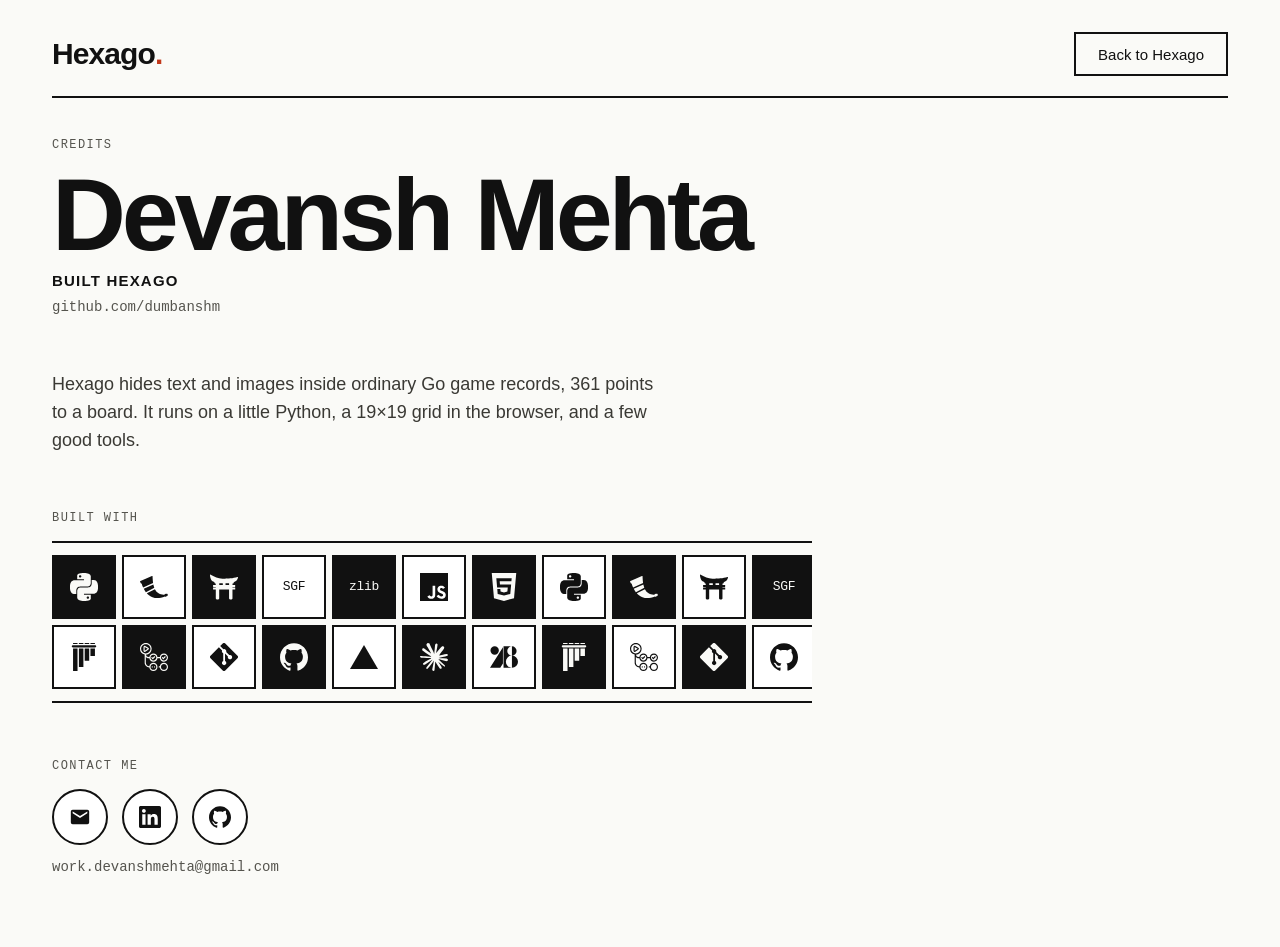
==== templates/credits.html @ a3406c22 "Add a credits page A /credits page credits the author, shows the stack as a scrolling wall of black " ====
<!DOCTYPE html>
<html lang="en">
<head>
    <meta charset="UTF-8">
    <meta name="viewport" content="width=device-width, initial-scale=1.0">
    <title>Credits · Hexago</title>
    <link rel="stylesheet" href="/fonts/fonts.css">
    <style>
        /* Same tokens as index.html */
        :root {
            --ink: #111111;
            --paper: #FAFAF7;
            --board: #FFFFFF;
            --muted: #55544E;
            --soft: #3A3934;
            --accent: #C2381A;
            --sans: 'Schibsted Grotesk', 'Helvetica Neue', Helvetica, Arial, sans-serif;
            --mono: 'IBM Plex Mono', ui-monospace, Menlo, monospace;
        }
        * { box-sizing: border-box; }
        body { margin: 0; background: var(--paper); color: var(--ink); font-family: var(--sans); }
        a { color: inherit; }
        a:focus-visible { outline: 3px solid var(--accent); outline-offset: 3px; }

        .page {
            max-width: 1240px;
            margin: 0 auto;
            padding: 32px 32px 72px;
            display: flex;
            flex-direction: column;
            gap: 40px;
        }

        header {
            display: flex;
            justify-content: space-between;
            align-items: center;
            gap: 20px;
            flex-wrap: wrap;
            border-bottom: 2px solid var(--ink);
            padding-bottom: 20px;
        }
        .wordmark { font-weight: 900; font-size: 30px; letter-spacing: -0.03em; text-decoration: none; }
        .wordmark span { color: var(--accent); }
        .back {
            min-height: 44px;
            padding: 0 22px;
            border: 2px solid var(--ink);
            display: inline-flex;
            align-items: center;
            font-size: 15px;
            font-weight: 500;
            text-decoration: none;
        }
        .back:hover { background: var(--ink); color: var(--paper); }

        main { display: flex; flex-direction: column; gap: 56px; max-width: 760px; }

        .label {
            margin: 0 0 16px;
            font: 500 12px var(--mono);
            text-transform: uppercase;
            letter-spacing: 0.12em;
            color: var(--muted);
        }

        /* Creator */
        .creator { text-decoration: none; display: inline-flex; flex-direction: column; gap: 10px; }
        .creator h1 {
            margin: 0;
            font-weight: 900;
            font-size: clamp(48px, 8vw, 104px);
            line-height: 0.92;
            letter-spacing: -0.04em;
            text-wrap: balance;
        }
        .creator h1 span { text-decoration: underline transparent; text-decoration-thickness: 6px; text-underline-offset: 10px; transition: text-decoration-color 0.15s; }
        .creator:hover h1 span { text-decoration-color: var(--ink); }
        .role { font-size: 15px; font-weight: 700; text-transform: uppercase; letter-spacing: 0.08em; }
        .handle { font: 400 14px var(--mono); color: var(--muted); }

        .blurb { margin: 0; max-width: 34em; font-size: 18px; line-height: 1.55; color: var(--soft); }

        /* Tech wall: two rows drifting in opposite directions, tiles alternating black and white like stones. */
        .tw-wall { display: flex; flex-direction: column; gap: 6px; border-block: 2px solid var(--ink); padding-block: 12px; }
        .tw-mask { overflow: hidden; }
        .tw-track { list-style: none; margin: 0; padding: 0; display: flex; width: max-content; }
        .tw-right { animation: tw-right 34s linear infinite; }
        .tw-left { animation: tw-left 38s linear infinite; }
        .tw-wall:hover .tw-track { animation-play-state: paused; }
        @keyframes tw-left { from { transform: translateX(0); } to { transform: translateX(-50%); } }
        @keyframes tw-right { from { transform: translateX(-50%); } to { transform: translateX(0); } }

        .tile {
            width: 64px;
            height: 64px;
            margin-right: 6px;
            flex: none;
            display: flex;
            align-items: center;
            justify-content: center;
            border: 2px solid var(--ink);
        }
        .tile.b { background: var(--ink); color: var(--paper); }
        .tile.w { background: var(--board); color: var(--ink); }
        .tile svg { width: 28px; height: 28px; fill: currentColor; }
        .tw-word { font: 500 13px var(--mono); letter-spacing: -0.02em; }

        /* Contact: white stones that turn black on hover */
        .contact { display: flex; gap: 14px; flex-wrap: wrap; list-style: none; margin: 0; padding: 0; }
        .contact a {
            width: 56px;
            height: 56px;
            border-radius: 50%;
            border: 2px solid var(--ink);
            background: var(--board);
            color: var(--ink);
            display: flex;
            align-items: center;
            justify-content: center;
            transition: background-color 0.12s, color 0.12s;
        }
        .contact a:hover { background: var(--ink); color: var(--paper); }
        .contact svg { width: 22px; height: 22px; fill: currentColor; }
        .email { margin: 14px 0 0; font: 400 14px var(--mono); color: var(--muted); user-select: all; }

        @media (prefers-reduced-motion: reduce) {
            .tw-track { animation: none; }
        }
        @media (max-width: 600px) {
            .page { padding: 20px 16px 56px; gap: 28px; }
            main { gap: 44px; }
            .tile { width: 56px; height: 56px; }
        }
    </style>
</head>
<body>
    <div class="page">
        <header>
            <a class="wordmark" href="/">Hexago<span>.</span></a>
            <a class="back" href="/">Back to Hexago</a>
        </header>

        <main>
            <section>
                <p class="label">Credits</p>
                <a class="creator" href="https://github.com/dumbanshm" target="_blank" rel="noopener noreferrer">
                    <h1><span>Devansh Mehta</span></h1>
                    <span class="role">Built Hexago</span>
                    <span class="handle">github.com/dumbanshm</span>
                </a>
            </section>

            <p class="blurb">Hexago hides text and images inside ordinary Go game records, 361 points to a board. It runs on a little Python, a 19×19 grid in the browser, and a few good tools.</p>

            <section aria-label="Built with">
                <p class="label">Built with</p>
                <div class="tw-wall"><div class="tw-mask"><ul class="tw-track tw-right"><li class="tile b"><svg viewBox="0 0 24 24" role="img" aria-label="Python"><path d="M14.25.18l.9.2.73.26.59.3.45.32.34.34.25.34.16.33.1.3.04.26.02.2-.01.13V8.5l-.05.63-.13.55-.21.46-.26.38-.3.31-.33.25-.35.19-.35.14-.33.1-.3.07-.26.04-.21.02H8.77l-.69.05-.59.14-.5.22-.41.27-.33.32-.27.35-.2.36-.15.37-.1.35-.07.32-.04.27-.02.21v3.06H3.17l-.21-.03-.28-.07-.32-.12-.35-.18-.36-.26-.36-.36-.35-.46-.32-.59-.28-.73-.21-.88-.14-1.05-.05-1.23.06-1.22.16-1.04.24-.87.32-.71.36-.57.4-.44.42-.33.42-.24.4-.16.36-.1.32-.05.24-.01h.16l.06.01h8.16v-.83H6.18l-.01-2.75-.02-.37.05-.34.11-.31.17-.28.25-.26.31-.23.38-.2.44-.18.51-.15.58-.12.64-.1.71-.06.77-.04.84-.02 1.27.05zm-6.3 1.98l-.23.33-.08.41.08.41.23.34.33.22.41.09.41-.09.33-.22.23-.34.08-.41-.08-.41-.23-.33-.33-.22-.41-.09-.41.09zm13.09 3.95l.28.06.32.12.35.18.36.27.36.35.35.47.32.59.28.73.21.88.14 1.04.05 1.23-.06 1.23-.16 1.04-.24.86-.32.71-.36.57-.4.45-.42.33-.42.24-.4.16-.36.09-.32.05-.24.02-.16-.01h-8.22v.82h5.84l.01 2.76.02.36-.05.34-.11.31-.17.29-.25.25-.31.24-.38.2-.44.17-.51.15-.58.13-.64.09-.71.07-.77.04-.84.01-1.27-.04-1.07-.14-.9-.2-.73-.25-.59-.3-.45-.33-.34-.34-.25-.34-.16-.33-.1-.3-.04-.25-.02-.2.01-.13v-5.34l.05-.64.13-.54.21-.46.26-.38.3-.32.33-.24.35-.2.35-.14.33-.1.3-.06.26-.04.21-.02.13-.01h5.84l.69-.05.59-.14.5-.21.41-.28.33-.32.27-.35.2-.36.15-.36.1-.35.07-.32.04-.28.02-.21V6.07h2.09l.14.01zm-6.47 14.25l-.23.33-.08.41.08.41.23.33.33.23.41.08.41-.08.33-.23.23-.33.08-.41-.08-.41-.23-.33-.33-.23-.41-.08-.41.08z"/></svg></li><li class="tile w"><svg viewBox="0 0 24 24" role="img" aria-label="Flask"><path d="M10.773 2.878c-.013 1.434.322 4.624.445 5.734l-8.558 3.83c-.56-.959-.98-2.304-1.237-3.38l-.06.027c-.205.09-.406.053-.494-.088l-.011-.018-.82-1.506c-.058-.105-.05-.252.024-.392a.78.78 0 0 1 .358-.331l9.824-4.207c.146-.064.299-.063.4.004.106.062.127.128.13.327Zm.68 7c.523 1.97.675 2.412.832 2.818l-7.263 3.7a19.35 19.35 0 0 1-1.81-2.83l8.24-3.689Zm12.432 8.786h.003c.283.402-.047.657-.153.698l-.947.37c.037.125.035.319-.217.414l-.736.287c-.229.09-.398-.059-.42-.2l-.025-.125c-4.427 1.784-7.94 1.685-10.696.647-1.981-.745-3.576-1.983-4.846-3.379l6.948-3.54c.721 1.431 1.586 2.454 2.509 3.178 2.086 1.638 4.415 1.712 5.793 1.563l-.047-.233c-.015-.077.007-.135.086-.165l.734-.288a.302.302 0 0 1 .342.086l.748-.288a.306.306 0 0 1 .341.086l.583.89Z"/></svg></li><li class="tile b"><svg viewBox="0 0 24 24" role="img" aria-label="Jinja"><path d="M23.613 3.494h-.087C19.268 4.91 13.69 4.91 12.14 4.885l-1.434-.025C6.476 4.705 4.318 3.082.538 1.394c-.261-.116-.565.077-.536.348.029.927.275 4.818 3.186 5.836.102.04.218.077.32.103.144.026.202.142.231.22l.246.76c.044.18.174.334.32.334h.245c.217 0 .391.155.406.348v.735c0 .077-.073.141-.16.141H2.928c-.174 0-.319.13-.319.284v1.147c0 .154.145.283.32.283h1.867c.087 0 .16.064.16.142v.31c0 .076-.073.141-.16.141H2.928c-.174.012-.305.128-.305.283v1.148c0 .129.116.27.247.27h1.94c.088 0 .16.065.16.142v7.537c0 .387.362.709.797.709h1.318c.434 0 .797-.322.797-.71V14.37c0-.077.072-.142.16-.142l8.14-.013c.087 0 .16.065.16.142v7.576c0 .386.362.709.797.709h1.318c.434 0 .796-.323.796-.71v-7.588c0-.077.073-.141.16-.141 0 0 2.028-.013 2.057-.026a.29.29 0 0 0 .144-.245v-1.135c0-.155-.144-.283-.333-.283h-2.013V12.5h-.015v-.425c0-.078.073-.142.16-.142h1.868c.174 0 .319-.129.319-.283v-1.147c0-.155-.145-.284-.32-.284h-1.867c-.087 0-.16-.064-.16-.14v-.736c0-.18.174-.348.406-.348h.246c.174 0 .275-.167.319-.335l.246-.76c.03-.103.13-.193.246-.232 1.869-.412 2.637-1.636 3.274-3.556V4.1c.072-.49-.26-.58-.377-.605zM16.37 8.97v1.12c0 .155-.102.271-.232.271h-2.607c-.13 0-.232-.116-.232-.27v-1.12c0-.143.1-.272.232-.272h2.607a.28.28 0 0 1 .232.27zm-5.375 0v1.12c0 .142-.102.271-.232.271H8.157c-.13 0-.232-.116-.232-.27v-1.12c0-.143.101-.272.232-.272h2.607a.28.28 0 0 1 .232.27z"/></svg></li><li class="tile w"><span class="tw-word" role="img" aria-label="SGF, the Go game record format">SGF</span></li><li class="tile b"><span class="tw-word" role="img" aria-label="zlib">zlib</span></li><li class="tile w"><svg viewBox="0 0 24 24" role="img" aria-label="JavaScript"><path d="M0 0h24v24H0V0zm22.034 18.276c-.175-1.095-.888-2.015-3.003-2.873-.736-.345-1.554-.585-1.797-1.14-.091-.33-.105-.51-.046-.705.15-.646.915-.84 1.515-.66.39.12.75.42.976.9 1.034-.676 1.034-.676 1.755-1.125-.27-.42-.404-.601-.586-.78-.63-.705-1.469-1.065-2.834-1.034l-.705.089c-.676.165-1.32.525-1.71 1.005-1.14 1.291-.811 3.541.569 4.471 1.365 1.02 3.361 1.244 3.616 2.205.24 1.17-.87 1.545-1.966 1.41-.811-.18-1.26-.586-1.755-1.336l-1.83 1.051c.21.48.45.689.81 1.109 1.74 1.756 6.09 1.666 6.871-1.004.029-.09.24-.705.074-1.65l.046.067zm-8.983-7.245h-2.248c0 1.938-.009 3.864-.009 5.805 0 1.232.063 2.363-.138 2.711-.33.689-1.18.601-1.566.48-.396-.196-.597-.466-.83-.855-.063-.105-.11-.196-.127-.196l-1.825 1.125c.305.63.75 1.172 1.324 1.517.855.51 2.004.675 3.207.405.783-.226 1.458-.691 1.811-1.411.51-.93.402-2.07.397-3.346.012-2.054 0-4.109 0-6.179l.004-.056z"/></svg></li><li class="tile b"><svg viewBox="0 0 24 24" role="img" aria-label="HTML"><path d="M1.5 0h21l-1.91 21.563L11.977 24l-8.564-2.438L1.5 0zm7.031 9.75l-.232-2.718 10.059.003.23-2.622L5.412 4.41l.698 8.01h9.126l-.326 3.426-2.91.804-2.955-.81-.188-2.11H6.248l.33 4.171L12 19.351l5.379-1.443.744-8.157H8.531z"/></svg></li><li class="tile w" aria-hidden="true"><svg viewBox="0 0 24 24" role="img" aria-label="Python"><path d="M14.25.18l.9.2.73.26.59.3.45.32.34.34.25.34.16.33.1.3.04.26.02.2-.01.13V8.5l-.05.63-.13.55-.21.46-.26.38-.3.31-.33.25-.35.19-.35.14-.33.1-.3.07-.26.04-.21.02H8.77l-.69.05-.59.14-.5.22-.41.27-.33.32-.27.35-.2.36-.15.37-.1.35-.07.32-.04.27-.02.21v3.06H3.17l-.21-.03-.28-.07-.32-.12-.35-.18-.36-.26-.36-.36-.35-.46-.32-.59-.28-.73-.21-.88-.14-1.05-.05-1.23.06-1.22.16-1.04.24-.87.32-.71.36-.57.4-.44.42-.33.42-.24.4-.16.36-.1.32-.05.24-.01h.16l.06.01h8.16v-.83H6.18l-.01-2.75-.02-.37.05-.34.11-.31.17-.28.25-.26.31-.23.38-.2.44-.18.51-.15.58-.12.64-.1.71-.06.77-.04.84-.02 1.27.05zm-6.3 1.98l-.23.33-.08.41.08.41.23.34.33.22.41.09.41-.09.33-.22.23-.34.08-.41-.08-.41-.23-.33-.33-.22-.41-.09-.41.09zm13.09 3.95l.28.06.32.12.35.18.36.27.36.35.35.47.32.59.28.73.21.88.14 1.04.05 1.23-.06 1.23-.16 1.04-.24.86-.32.71-.36.57-.4.45-.42.33-.42.24-.4.16-.36.09-.32.05-.24.02-.16-.01h-8.22v.82h5.84l.01 2.76.02.36-.05.34-.11.31-.17.29-.25.25-.31.24-.38.2-.44.17-.51.15-.58.13-.64.09-.71.07-.77.04-.84.01-1.27-.04-1.07-.14-.9-.2-.73-.25-.59-.3-.45-.33-.34-.34-.25-.34-.16-.33-.1-.3-.04-.25-.02-.2.01-.13v-5.34l.05-.64.13-.54.21-.46.26-.38.3-.32.33-.24.35-.2.35-.14.33-.1.3-.06.26-.04.21-.02.13-.01h5.84l.69-.05.59-.14.5-.21.41-.28.33-.32.27-.35.2-.36.15-.36.1-.35.07-.32.04-.28.02-.21V6.07h2.09l.14.01zm-6.47 14.25l-.23.33-.08.41.08.41.23.33.33.23.41.08.41-.08.33-.23.23-.33.08-.41-.08-.41-.23-.33-.33-.23-.41-.08-.41.08z"/></svg></li><li class="tile b" aria-hidden="true"><svg viewBox="0 0 24 24" role="img" aria-label="Flask"><path d="M10.773 2.878c-.013 1.434.322 4.624.445 5.734l-8.558 3.83c-.56-.959-.98-2.304-1.237-3.38l-.06.027c-.205.09-.406.053-.494-.088l-.011-.018-.82-1.506c-.058-.105-.05-.252.024-.392a.78.78 0 0 1 .358-.331l9.824-4.207c.146-.064.299-.063.4.004.106.062.127.128.13.327Zm.68 7c.523 1.97.675 2.412.832 2.818l-7.263 3.7a19.35 19.35 0 0 1-1.81-2.83l8.24-3.689Zm12.432 8.786h.003c.283.402-.047.657-.153.698l-.947.37c.037.125.035.319-.217.414l-.736.287c-.229.09-.398-.059-.42-.2l-.025-.125c-4.427 1.784-7.94 1.685-10.696.647-1.981-.745-3.576-1.983-4.846-3.379l6.948-3.54c.721 1.431 1.586 2.454 2.509 3.178 2.086 1.638 4.415 1.712 5.793 1.563l-.047-.233c-.015-.077.007-.135.086-.165l.734-.288a.302.302 0 0 1 .342.086l.748-.288a.306.306 0 0 1 .341.086l.583.89Z"/></svg></li><li class="tile w" aria-hidden="true"><svg viewBox="0 0 24 24" role="img" aria-label="Jinja"><path d="M23.613 3.494h-.087C19.268 4.91 13.69 4.91 12.14 4.885l-1.434-.025C6.476 4.705 4.318 3.082.538 1.394c-.261-.116-.565.077-.536.348.029.927.275 4.818 3.186 5.836.102.04.218.077.32.103.144.026.202.142.231.22l.246.76c.044.18.174.334.32.334h.245c.217 0 .391.155.406.348v.735c0 .077-.073.141-.16.141H2.928c-.174 0-.319.13-.319.284v1.147c0 .154.145.283.32.283h1.867c.087 0 .16.064.16.142v.31c0 .076-.073.141-.16.141H2.928c-.174.012-.305.128-.305.283v1.148c0 .129.116.27.247.27h1.94c.088 0 .16.065.16.142v7.537c0 .387.362.709.797.709h1.318c.434 0 .797-.322.797-.71V14.37c0-.077.072-.142.16-.142l8.14-.013c.087 0 .16.065.16.142v7.576c0 .386.362.709.797.709h1.318c.434 0 .796-.323.796-.71v-7.588c0-.077.073-.141.16-.141 0 0 2.028-.013 2.057-.026a.29.29 0 0 0 .144-.245v-1.135c0-.155-.144-.283-.333-.283h-2.013V12.5h-.015v-.425c0-.078.073-.142.16-.142h1.868c.174 0 .319-.129.319-.283v-1.147c0-.155-.145-.284-.32-.284h-1.867c-.087 0-.16-.064-.16-.14v-.736c0-.18.174-.348.406-.348h.246c.174 0 .275-.167.319-.335l.246-.76c.03-.103.13-.193.246-.232 1.869-.412 2.637-1.636 3.274-3.556V4.1c.072-.49-.26-.58-.377-.605zM16.37 8.97v1.12c0 .155-.102.271-.232.271h-2.607c-.13 0-.232-.116-.232-.27v-1.12c0-.143.1-.272.232-.272h2.607a.28.28 0 0 1 .232.27zm-5.375 0v1.12c0 .142-.102.271-.232.271H8.157c-.13 0-.232-.116-.232-.27v-1.12c0-.143.101-.272.232-.272h2.607a.28.28 0 0 1 .232.27z"/></svg></li><li class="tile b" aria-hidden="true"><span class="tw-word" role="img" aria-label="SGF, the Go game record format">SGF</span></li><li class="tile w" aria-hidden="true"><span class="tw-word" role="img" aria-label="zlib">zlib</span></li><li class="tile b" aria-hidden="true"><svg viewBox="0 0 24 24" role="img" aria-label="JavaScript"><path d="M0 0h24v24H0V0zm22.034 18.276c-.175-1.095-.888-2.015-3.003-2.873-.736-.345-1.554-.585-1.797-1.14-.091-.33-.105-.51-.046-.705.15-.646.915-.84 1.515-.66.39.12.75.42.976.9 1.034-.676 1.034-.676 1.755-1.125-.27-.42-.404-.601-.586-.78-.63-.705-1.469-1.065-2.834-1.034l-.705.089c-.676.165-1.32.525-1.71 1.005-1.14 1.291-.811 3.541.569 4.471 1.365 1.02 3.361 1.244 3.616 2.205.24 1.17-.87 1.545-1.966 1.41-.811-.18-1.26-.586-1.755-1.336l-1.83 1.051c.21.48.45.689.81 1.109 1.74 1.756 6.09 1.666 6.871-1.004.029-.09.24-.705.074-1.65l.046.067zm-8.983-7.245h-2.248c0 1.938-.009 3.864-.009 5.805 0 1.232.063 2.363-.138 2.711-.33.689-1.18.601-1.566.48-.396-.196-.597-.466-.83-.855-.063-.105-.11-.196-.127-.196l-1.825 1.125c.305.63.75 1.172 1.324 1.517.855.51 2.004.675 3.207.405.783-.226 1.458-.691 1.811-1.411.51-.93.402-2.07.397-3.346.012-2.054 0-4.109 0-6.179l.004-.056z"/></svg></li><li class="tile w" aria-hidden="true"><svg viewBox="0 0 24 24" role="img" aria-label="HTML"><path d="M1.5 0h21l-1.91 21.563L11.977 24l-8.564-2.438L1.5 0zm7.031 9.75l-.232-2.718 10.059.003.23-2.622L5.412 4.41l.698 8.01h9.126l-.326 3.426-2.91.804-2.955-.81-.188-2.11H6.248l.33 4.171L12 19.351l5.379-1.443.744-8.157H8.531z"/></svg></li><li class="tile b" aria-hidden="true"><svg viewBox="0 0 24 24" role="img" aria-label="Python"><path d="M14.25.18l.9.2.73.26.59.3.45.32.34.34.25.34.16.33.1.3.04.26.02.2-.01.13V8.5l-.05.63-.13.55-.21.46-.26.38-.3.31-.33.25-.35.19-.35.14-.33.1-.3.07-.26.04-.21.02H8.77l-.69.05-.59.14-.5.22-.41.27-.33.32-.27.35-.2.36-.15.37-.1.35-.07.32-.04.27-.02.21v3.06H3.17l-.21-.03-.28-.07-.32-.12-.35-.18-.36-.26-.36-.36-.35-.46-.32-.59-.28-.73-.21-.88-.14-1.05-.05-1.23.06-1.22.16-1.04.24-.87.32-.71.36-.57.4-.44.42-.33.42-.24.4-.16.36-.1.32-.05.24-.01h.16l.06.01h8.16v-.83H6.18l-.01-2.75-.02-.37.05-.34.11-.31.17-.28.25-.26.31-.23.38-.2.44-.18.51-.15.58-.12.64-.1.71-.06.77-.04.84-.02 1.27.05zm-6.3 1.98l-.23.33-.08.41.08.41.23.34.33.22.41.09.41-.09.33-.22.23-.34.08-.41-.08-.41-.23-.33-.33-.22-.41-.09-.41.09zm13.09 3.95l.28.06.32.12.35.18.36.27.36.35.35.47.32.59.28.73.21.88.14 1.04.05 1.23-.06 1.23-.16 1.04-.24.86-.32.71-.36.57-.4.45-.42.33-.42.24-.4.16-.36.09-.32.05-.24.02-.16-.01h-8.22v.82h5.84l.01 2.76.02.36-.05.34-.11.31-.17.29-.25.25-.31.24-.38.2-.44.17-.51.15-.58.13-.64.09-.71.07-.77.04-.84.01-1.27-.04-1.07-.14-.9-.2-.73-.25-.59-.3-.45-.33-.34-.34-.25-.34-.16-.33-.1-.3-.04-.25-.02-.2.01-.13v-5.34l.05-.64.13-.54.21-.46.26-.38.3-.32.33-.24.35-.2.35-.14.33-.1.3-.06.26-.04.21-.02.13-.01h5.84l.69-.05.59-.14.5-.21.41-.28.33-.32.27-.35.2-.36.15-.36.1-.35.07-.32.04-.28.02-.21V6.07h2.09l.14.01zm-6.47 14.25l-.23.33-.08.41.08.41.23.33.33.23.41.08.41-.08.33-.23.23-.33.08-.41-.08-.41-.23-.33-.33-.23-.41-.08-.41.08z"/></svg></li><li class="tile w" aria-hidden="true"><svg viewBox="0 0 24 24" role="img" aria-label="Flask"><path d="M10.773 2.878c-.013 1.434.322 4.624.445 5.734l-8.558 3.83c-.56-.959-.98-2.304-1.237-3.38l-.06.027c-.205.09-.406.053-.494-.088l-.011-.018-.82-1.506c-.058-.105-.05-.252.024-.392a.78.78 0 0 1 .358-.331l9.824-4.207c.146-.064.299-.063.4.004.106.062.127.128.13.327Zm.68 7c.523 1.97.675 2.412.832 2.818l-7.263 3.7a19.35 19.35 0 0 1-1.81-2.83l8.24-3.689Zm12.432 8.786h.003c.283.402-.047.657-.153.698l-.947.37c.037.125.035.319-.217.414l-.736.287c-.229.09-.398-.059-.42-.2l-.025-.125c-4.427 1.784-7.94 1.685-10.696.647-1.981-.745-3.576-1.983-4.846-3.379l6.948-3.54c.721 1.431 1.586 2.454 2.509 3.178 2.086 1.638 4.415 1.712 5.793 1.563l-.047-.233c-.015-.077.007-.135.086-.165l.734-.288a.302.302 0 0 1 .342.086l.748-.288a.306.306 0 0 1 .341.086l.583.89Z"/></svg></li><li class="tile b" aria-hidden="true"><svg viewBox="0 0 24 24" role="img" aria-label="Jinja"><path d="M23.613 3.494h-.087C19.268 4.91 13.69 4.91 12.14 4.885l-1.434-.025C6.476 4.705 4.318 3.082.538 1.394c-.261-.116-.565.077-.536.348.029.927.275 4.818 3.186 5.836.102.04.218.077.32.103.144.026.202.142.231.22l.246.76c.044.18.174.334.32.334h.245c.217 0 .391.155.406.348v.735c0 .077-.073.141-.16.141H2.928c-.174 0-.319.13-.319.284v1.147c0 .154.145.283.32.283h1.867c.087 0 .16.064.16.142v.31c0 .076-.073.141-.16.141H2.928c-.174.012-.305.128-.305.283v1.148c0 .129.116.27.247.27h1.94c.088 0 .16.065.16.142v7.537c0 .387.362.709.797.709h1.318c.434 0 .797-.322.797-.71V14.37c0-.077.072-.142.16-.142l8.14-.013c.087 0 .16.065.16.142v7.576c0 .386.362.709.797.709h1.318c.434 0 .796-.323.796-.71v-7.588c0-.077.073-.141.16-.141 0 0 2.028-.013 2.057-.026a.29.29 0 0 0 .144-.245v-1.135c0-.155-.144-.283-.333-.283h-2.013V12.5h-.015v-.425c0-.078.073-.142.16-.142h1.868c.174 0 .319-.129.319-.283v-1.147c0-.155-.145-.284-.32-.284h-1.867c-.087 0-.16-.064-.16-.14v-.736c0-.18.174-.348.406-.348h.246c.174 0 .275-.167.319-.335l.246-.76c.03-.103.13-.193.246-.232 1.869-.412 2.637-1.636 3.274-3.556V4.1c.072-.49-.26-.58-.377-.605zM16.37 8.97v1.12c0 .155-.102.271-.232.271h-2.607c-.13 0-.232-.116-.232-.27v-1.12c0-.143.1-.272.232-.272h2.607a.28.28 0 0 1 .232.27zm-5.375 0v1.12c0 .142-.102.271-.232.271H8.157c-.13 0-.232-.116-.232-.27v-1.12c0-.143.101-.272.232-.272h2.607a.28.28 0 0 1 .232.27z"/></svg></li><li class="tile w" aria-hidden="true"><span class="tw-word" role="img" aria-label="SGF, the Go game record format">SGF</span></li><li class="tile b" aria-hidden="true"><span class="tw-word" role="img" aria-label="zlib">zlib</span></li><li class="tile w" aria-hidden="true"><svg viewBox="0 0 24 24" role="img" aria-label="JavaScript"><path d="M0 0h24v24H0V0zm22.034 18.276c-.175-1.095-.888-2.015-3.003-2.873-.736-.345-1.554-.585-1.797-1.14-.091-.33-.105-.51-.046-.705.15-.646.915-.84 1.515-.66.39.12.75.42.976.9 1.034-.676 1.034-.676 1.755-1.125-.27-.42-.404-.601-.586-.78-.63-.705-1.469-1.065-2.834-1.034l-.705.089c-.676.165-1.32.525-1.71 1.005-1.14 1.291-.811 3.541.569 4.471 1.365 1.02 3.361 1.244 3.616 2.205.24 1.17-.87 1.545-1.966 1.41-.811-.18-1.26-.586-1.755-1.336l-1.83 1.051c.21.48.45.689.81 1.109 1.74 1.756 6.09 1.666 6.871-1.004.029-.09.24-.705.074-1.65l.046.067zm-8.983-7.245h-2.248c0 1.938-.009 3.864-.009 5.805 0 1.232.063 2.363-.138 2.711-.33.689-1.18.601-1.566.48-.396-.196-.597-.466-.83-.855-.063-.105-.11-.196-.127-.196l-1.825 1.125c.305.63.75 1.172 1.324 1.517.855.51 2.004.675 3.207.405.783-.226 1.458-.691 1.811-1.411.51-.93.402-2.07.397-3.346.012-2.054 0-4.109 0-6.179l.004-.056z"/></svg></li><li class="tile b" aria-hidden="true"><svg viewBox="0 0 24 24" role="img" aria-label="HTML"><path d="M1.5 0h21l-1.91 21.563L11.977 24l-8.564-2.438L1.5 0zm7.031 9.75l-.232-2.718 10.059.003.23-2.622L5.412 4.41l.698 8.01h9.126l-.326 3.426-2.91.804-2.955-.81-.188-2.11H6.248l.33 4.171L12 19.351l5.379-1.443.744-8.157H8.531z"/></svg></li><li class="tile w" aria-hidden="true"><svg viewBox="0 0 24 24" role="img" aria-label="Python"><path d="M14.25.18l.9.2.73.26.59.3.45.32.34.34.25.34.16.33.1.3.04.26.02.2-.01.13V8.5l-.05.63-.13.55-.21.46-.26.38-.3.31-.33.25-.35.19-.35.14-.33.1-.3.07-.26.04-.21.02H8.77l-.69.05-.59.14-.5.22-.41.27-.33.32-.27.35-.2.36-.15.37-.1.35-.07.32-.04.27-.02.21v3.06H3.17l-.21-.03-.28-.07-.32-.12-.35-.18-.36-.26-.36-.36-.35-.46-.32-.59-.28-.73-.21-.88-.14-1.05-.05-1.23.06-1.22.16-1.04.24-.87.32-.71.36-.57.4-.44.42-.33.42-.24.4-.16.36-.1.32-.05.24-.01h.16l.06.01h8.16v-.83H6.18l-.01-2.75-.02-.37.05-.34.11-.31.17-.28.25-.26.31-.23.38-.2.44-.18.51-.15.58-.12.64-.1.71-.06.77-.04.84-.02 1.27.05zm-6.3 1.98l-.23.33-.08.41.08.41.23.34.33.22.41.09.41-.09.33-.22.23-.34.08-.41-.08-.41-.23-.33-.33-.22-.41-.09-.41.09zm13.09 3.95l.28.06.32.12.35.18.36.27.36.35.35.47.32.59.28.73.21.88.14 1.04.05 1.23-.06 1.23-.16 1.04-.24.86-.32.71-.36.57-.4.45-.42.33-.42.24-.4.16-.36.09-.32.05-.24.02-.16-.01h-8.22v.82h5.84l.01 2.76.02.36-.05.34-.11.31-.17.29-.25.25-.31.24-.38.2-.44.17-.51.15-.58.13-.64.09-.71.07-.77.04-.84.01-1.27-.04-1.07-.14-.9-.2-.73-.25-.59-.3-.45-.33-.34-.34-.25-.34-.16-.33-.1-.3-.04-.25-.02-.2.01-.13v-5.34l.05-.64.13-.54.21-.46.26-.38.3-.32.33-.24.35-.2.35-.14.33-.1.3-.06.26-.04.21-.02.13-.01h5.84l.69-.05.59-.14.5-.21.41-.28.33-.32.27-.35.2-.36.15-.36.1-.35.07-.32.04-.28.02-.21V6.07h2.09l.14.01zm-6.47 14.25l-.23.33-.08.41.08.41.23.33.33.23.41.08.41-.08.33-.23.23-.33.08-.41-.08-.41-.23-.33-.33-.23-.41-.08-.41.08z"/></svg></li><li class="tile b" aria-hidden="true"><svg viewBox="0 0 24 24" role="img" aria-label="Flask"><path d="M10.773 2.878c-.013 1.434.322 4.624.445 5.734l-8.558 3.83c-.56-.959-.98-2.304-1.237-3.38l-.06.027c-.205.09-.406.053-.494-.088l-.011-.018-.82-1.506c-.058-.105-.05-.252.024-.392a.78.78 0 0 1 .358-.331l9.824-4.207c.146-.064.299-.063.4.004.106.062.127.128.13.327Zm.68 7c.523 1.97.675 2.412.832 2.818l-7.263 3.7a19.35 19.35 0 0 1-1.81-2.83l8.24-3.689Zm12.432 8.786h.003c.283.402-.047.657-.153.698l-.947.37c.037.125.035.319-.217.414l-.736.287c-.229.09-.398-.059-.42-.2l-.025-.125c-4.427 1.784-7.94 1.685-10.696.647-1.981-.745-3.576-1.983-4.846-3.379l6.948-3.54c.721 1.431 1.586 2.454 2.509 3.178 2.086 1.638 4.415 1.712 5.793 1.563l-.047-.233c-.015-.077.007-.135.086-.165l.734-.288a.302.302 0 0 1 .342.086l.748-.288a.306.306 0 0 1 .341.086l.583.89Z"/></svg></li><li class="tile w" aria-hidden="true"><svg viewBox="0 0 24 24" role="img" aria-label="Jinja"><path d="M23.613 3.494h-.087C19.268 4.91 13.69 4.91 12.14 4.885l-1.434-.025C6.476 4.705 4.318 3.082.538 1.394c-.261-.116-.565.077-.536.348.029.927.275 4.818 3.186 5.836.102.04.218.077.32.103.144.026.202.142.231.22l.246.76c.044.18.174.334.32.334h.245c.217 0 .391.155.406.348v.735c0 .077-.073.141-.16.141H2.928c-.174 0-.319.13-.319.284v1.147c0 .154.145.283.32.283h1.867c.087 0 .16.064.16.142v.31c0 .076-.073.141-.16.141H2.928c-.174.012-.305.128-.305.283v1.148c0 .129.116.27.247.27h1.94c.088 0 .16.065.16.142v7.537c0 .387.362.709.797.709h1.318c.434 0 .797-.322.797-.71V14.37c0-.077.072-.142.16-.142l8.14-.013c.087 0 .16.065.16.142v7.576c0 .386.362.709.797.709h1.318c.434 0 .796-.323.796-.71v-7.588c0-.077.073-.141.16-.141 0 0 2.028-.013 2.057-.026a.29.29 0 0 0 .144-.245v-1.135c0-.155-.144-.283-.333-.283h-2.013V12.5h-.015v-.425c0-.078.073-.142.16-.142h1.868c.174 0 .319-.129.319-.283v-1.147c0-.155-.145-.284-.32-.284h-1.867c-.087 0-.16-.064-.16-.14v-.736c0-.18.174-.348.406-.348h.246c.174 0 .275-.167.319-.335l.246-.76c.03-.103.13-.193.246-.232 1.869-.412 2.637-1.636 3.274-3.556V4.1c.072-.49-.26-.58-.377-.605zM16.37 8.97v1.12c0 .155-.102.271-.232.271h-2.607c-.13 0-.232-.116-.232-.27v-1.12c0-.143.1-.272.232-.272h2.607a.28.28 0 0 1 .232.27zm-5.375 0v1.12c0 .142-.102.271-.232.271H8.157c-.13 0-.232-.116-.232-.27v-1.12c0-.143.101-.272.232-.272h2.607a.28.28 0 0 1 .232.27z"/></svg></li><li class="tile b" aria-hidden="true"><span class="tw-word" role="img" aria-label="SGF, the Go game record format">SGF</span></li><li class="tile w" aria-hidden="true"><span class="tw-word" role="img" aria-label="zlib">zlib</span></li><li class="tile b" aria-hidden="true"><svg viewBox="0 0 24 24" role="img" aria-label="JavaScript"><path d="M0 0h24v24H0V0zm22.034 18.276c-.175-1.095-.888-2.015-3.003-2.873-.736-.345-1.554-.585-1.797-1.14-.091-.33-.105-.51-.046-.705.15-.646.915-.84 1.515-.66.39.12.75.42.976.9 1.034-.676 1.034-.676 1.755-1.125-.27-.42-.404-.601-.586-.78-.63-.705-1.469-1.065-2.834-1.034l-.705.089c-.676.165-1.32.525-1.71 1.005-1.14 1.291-.811 3.541.569 4.471 1.365 1.02 3.361 1.244 3.616 2.205.24 1.17-.87 1.545-1.966 1.41-.811-.18-1.26-.586-1.755-1.336l-1.83 1.051c.21.48.45.689.81 1.109 1.74 1.756 6.09 1.666 6.871-1.004.029-.09.24-.705.074-1.65l.046.067zm-8.983-7.245h-2.248c0 1.938-.009 3.864-.009 5.805 0 1.232.063 2.363-.138 2.711-.33.689-1.18.601-1.566.48-.396-.196-.597-.466-.83-.855-.063-.105-.11-.196-.127-.196l-1.825 1.125c.305.63.75 1.172 1.324 1.517.855.51 2.004.675 3.207.405.783-.226 1.458-.691 1.811-1.411.51-.93.402-2.07.397-3.346.012-2.054 0-4.109 0-6.179l.004-.056z"/></svg></li><li class="tile w" aria-hidden="true"><svg viewBox="0 0 24 24" role="img" aria-label="HTML"><path d="M1.5 0h21l-1.91 21.563L11.977 24l-8.564-2.438L1.5 0zm7.031 9.75l-.232-2.718 10.059.003.23-2.622L5.412 4.41l.698 8.01h9.126l-.326 3.426-2.91.804-2.955-.81-.188-2.11H6.248l.33 4.171L12 19.351l5.379-1.443.744-8.157H8.531z"/></svg></li></ul></div><div class="tw-mask"><ul class="tw-track tw-left"><li class="tile w"><svg viewBox="0 0 24 24" role="img" aria-label="pytest"><path d="M2.6152 0v.8867h3.8399V0zm5.0215 0v.8867h3.8418V0zm4.957 0v.8867h3.8418V0zm4.9356 0v.8867h3.8418V0zM2.4473 1.8945a.935.935 0 0 0-.9356.9356c0 .517.4185.9375.9356.9375h19.1054c.5171 0 .9356-.4204.9356-.9375a.935.935 0 0 0-.9356-.9356zm.168 2.8477V24H6.455V4.7422zm5.0214 0V20.543h3.8418V4.7422zm4.957 0V15.291h3.8497V4.7422zm4.9356 0v6.4941h3.8418V4.7422z"/></svg></li><li class="tile b"><svg viewBox="0 0 24 24" role="img" aria-label="GitHub Actions"><path d="M10.984 13.836a.5.5 0 0 1-.353-.146l-.745-.743a.5.5 0 1 1 .706-.708l.392.391 1.181-1.18a.5.5 0 0 1 .708.707l-1.535 1.533a.504.504 0 0 1-.354.146zm9.353-.147l1.534-1.532a.5.5 0 0 0-.707-.707l-1.181 1.18-.392-.391a.5.5 0 1 0-.706.708l.746.743a.497.497 0 0 0 .706-.001zM4.527 7.452l2.557-1.585A1 1 0 0 0 7.09 4.17L4.533 2.56A1 1 0 0 0 3 3.406v3.196a1.001 1.001 0 0 0 1.527.85zm2.03-2.436L4 6.602V3.406l2.557 1.61zM24 12.5c0 1.93-1.57 3.5-3.5 3.5a3.503 3.503 0 0 1-3.46-3h-2.08a3.503 3.503 0 0 1-3.46 3 3.502 3.502 0 0 1-3.46-3h-.558c-.972 0-1.85-.399-2.482-1.042V17c0 1.654 1.346 3 3 3h.04c.244-1.693 1.7-3 3.46-3 1.93 0 3.5 1.57 3.5 3.5S13.43 24 11.5 24a3.502 3.502 0 0 1-3.46-3H8c-2.206 0-4-1.794-4-4V9.899A5.008 5.008 0 0 1 0 5c0-2.757 2.243-5 5-5s5 2.243 5 5a5.005 5.005 0 0 1-4.952 4.998A2.482 2.482 0 0 0 7.482 12h.558c.244-1.693 1.7-3 3.46-3a3.502 3.502 0 0 1 3.46 3h2.08a3.503 3.503 0 0 1 3.46-3c1.93 0 3.5 1.57 3.5 3.5zm-15 8c0 1.378 1.122 2.5 2.5 2.5s2.5-1.122 2.5-2.5-1.122-2.5-2.5-2.5S9 19.122 9 20.5zM5 9c2.206 0 4-1.794 4-4S7.206 1 5 1 1 2.794 1 5s1.794 4 4 4zm9 3.5c0-1.378-1.122-2.5-2.5-2.5S9 11.122 9 12.5s1.122 2.5 2.5 2.5 2.5-1.122 2.5-2.5zm9 0c0-1.378-1.122-2.5-2.5-2.5S18 11.122 18 12.5s1.122 2.5 2.5 2.5 2.5-1.122 2.5-2.5zm-13 8a.5.5 0 1 0 1 0 .5.5 0 0 0-1 0zm2 0a.5.5 0 1 0 1 0 .5.5 0 0 0-1 0zm12 0c0 1.93-1.57 3.5-3.5 3.5a3.503 3.503 0 0 1-3.46-3.002c-.007.001-.013.005-.021.005l-.506.017h-.017a.5.5 0 0 1-.016-.999l.506-.017c.018-.002.035.006.052.007A3.503 3.503 0 0 1 20.5 17c1.93 0 3.5 1.57 3.5 3.5zm-1 0c0-1.378-1.122-2.5-2.5-2.5S18 19.122 18 20.5s1.122 2.5 2.5 2.5 2.5-1.122 2.5-2.5z"/></svg></li><li class="tile w"><svg viewBox="0 0 24 24" role="img" aria-label="Git"><path d="M13.09 23.549a1.54 1.54 0 0 1-2.18 0L.451 13.089a1.54 1.54 0 0 1 0-2.179l7.191-7.19 2.733 2.733a1.85 1.85 0 0 0 .964 2.326v6.66a1.849 1.849 0 1 0 1.54 0V8.957l2.508 2.508a1.85 1.85 0 1 0 1.09-1.09l-2.634-2.634a1.85 1.85 0 0 0-2.378-2.377L8.73 2.63 10.91.451a1.54 1.54 0 0 1 2.179 0l10.459 10.46a1.54 1.54 0 0 1 0 2.179z"/></svg></li><li class="tile b"><svg viewBox="0 0 24 24" role="img" aria-label="GitHub"><path d="M12 .297c-6.63 0-12 5.373-12 12 0 5.303 3.438 9.8 8.205 11.385.6.113.82-.258.82-.577 0-.285-.01-1.04-.015-2.04-3.338.724-4.042-1.61-4.042-1.61C4.422 18.07 3.633 17.7 3.633 17.7c-1.087-.744.084-.729.084-.729 1.205.084 1.838 1.236 1.838 1.236 1.07 1.835 2.809 1.305 3.495.998.108-.776.417-1.305.76-1.605-2.665-.3-5.466-1.332-5.466-5.93 0-1.31.465-2.38 1.235-3.22-.135-.303-.54-1.523.105-3.176 0 0 1.005-.322 3.3 1.23.96-.267 1.98-.399 3-.405 1.02.006 2.04.138 3 .405 2.28-1.552 3.285-1.23 3.285-1.23.645 1.653.24 2.873.12 3.176.765.84 1.23 1.91 1.23 3.22 0 4.61-2.805 5.625-5.475 5.92.42.36.81 1.096.81 2.22 0 1.606-.015 2.896-.015 3.286 0 .315.21.69.825.57C20.565 22.092 24 17.592 24 12.297c0-6.627-5.373-12-12-12"/></svg></li><li class="tile w"><svg viewBox="0 0 24 24" role="img" aria-label="Vercel"><path d="m12 1.608 12 20.784H0Z"/></svg></li><li class="tile b"><svg viewBox="0 0 24 24" role="img" aria-label="Claude Code"><path d="m4.7144 15.9555 4.7174-2.6471.079-.2307-.079-.1275h-.2307l-.7893-.0486-2.6956-.0729-2.3375-.0971-2.2646-.1214-.5707-.1215-.5343-.7042.0546-.3522.4797-.3218.686.0608 1.5179.1032 2.2767.1578 1.6514.0972 2.4468.255h.3886l.0546-.1579-.1336-.0971-.1032-.0972L6.973 9.8356l-2.55-1.6879-1.3356-.9714-.7225-.4918-.3643-.4614-.1578-1.0078.6557-.7225.8803.0607.2246.0607.8925.686 1.9064 1.4754 2.4893 1.8336.3643.3035.1457-.1032.0182-.0728-.164-.2733-1.3539-2.4467-1.445-2.4893-.6435-1.032-.17-.6194c-.0607-.255-.1032-.4674-.1032-.7285L6.287.1335 6.6997 0l.9957.1336.419.3642.6192 1.4147 1.0018 2.2282 1.5543 3.0296.4553.8985.2429.8318.091.255h.1579v-.1457l.1275-1.706.2368-2.0947.2307-2.6957.0789-.7589.3764-.9107.7468-.4918.5828.2793.4797.686-.0668.4433-.2853 1.8517-.5586 2.9021-.3643 1.9429h.2125l.2429-.2429.9835-1.3053 1.6514-2.0643.7286-.8196.85-.9046.5464-.4311h1.0321l.759 1.1293-.34 1.1657-1.0625 1.3478-.8804 1.1414-1.2628 1.7-.7893 1.36.0729.1093.1882-.0183 2.8535-.607 1.5421-.2794 1.8396-.3157.8318.3886.091.3946-.3278.8075-1.967.4857-2.3072.4614-3.4364.8136-.0425.0304.0486.0607 1.5482.1457.6618.0364h1.621l3.0175.2247.7892.522.4736.6376-.079.4857-1.2142.6193-1.6393-.3886-3.825-.9107-1.3113-.3279h-.1822v.1093l1.0929 1.0686 2.0035 1.8092 2.5075 2.3314.1275.5768-.3218.4554-.34-.0486-2.2039-1.6575-.85-.7468-1.9246-1.621h-.1275v.17l.4432.6496 2.3436 3.5214.1214 1.0807-.17.3521-.6071.2125-.6679-.1214-1.3721-1.9246L14.38 17.959l-1.1414-1.9428-.1397.079-.674 7.2552-.3156.3703-.7286.2793-.6071-.4614-.3218-.7468.3218-1.4753.3886-1.9246.3157-1.53.2853-1.9004.17-.6314-.0121-.0425-.1397.0182-1.4328 1.9672-2.1796 2.9446-1.7243 1.8456-.4128.164-.7164-.3704.0667-.6618.4008-.5889 2.386-3.0357 1.4389-1.882.929-1.0868-.0062-.1579h-.0546l-6.3385 4.1164-1.1293.1457-.4857-.4554.0608-.7467.2307-.2429 1.9064-1.3114Z"/></svg></li><li class="tile w"><svg viewBox="0 0 24 24" role="img" aria-label="Google Fonts"><path d="M4 2.8A3.6 3.6 0 1 0 4 10a3.6 3.6 0 0 0 0-7.2zm7.6 0v18.4h7.2a5.2 5.2 0 1 1 0-10.4 4 4 0 1 1 0-8zm7.2 0v8a4 4 0 1 0 0-8zm0 8v10.4A5.2 5.2 0 0 0 24 16a5.2 5.2 0 0 0-5.2-5.2zm-7.7-7.206L0 21.199h8.8l2.3-3.64Z"/></svg></li><li class="tile b" aria-hidden="true"><svg viewBox="0 0 24 24" role="img" aria-label="pytest"><path d="M2.6152 0v.8867h3.8399V0zm5.0215 0v.8867h3.8418V0zm4.957 0v.8867h3.8418V0zm4.9356 0v.8867h3.8418V0zM2.4473 1.8945a.935.935 0 0 0-.9356.9356c0 .517.4185.9375.9356.9375h19.1054c.5171 0 .9356-.4204.9356-.9375a.935.935 0 0 0-.9356-.9356zm.168 2.8477V24H6.455V4.7422zm5.0214 0V20.543h3.8418V4.7422zm4.957 0V15.291h3.8497V4.7422zm4.9356 0v6.4941h3.8418V4.7422z"/></svg></li><li class="tile w" aria-hidden="true"><svg viewBox="0 0 24 24" role="img" aria-label="GitHub Actions"><path d="M10.984 13.836a.5.5 0 0 1-.353-.146l-.745-.743a.5.5 0 1 1 .706-.708l.392.391 1.181-1.18a.5.5 0 0 1 .708.707l-1.535 1.533a.504.504 0 0 1-.354.146zm9.353-.147l1.534-1.532a.5.5 0 0 0-.707-.707l-1.181 1.18-.392-.391a.5.5 0 1 0-.706.708l.746.743a.497.497 0 0 0 .706-.001zM4.527 7.452l2.557-1.585A1 1 0 0 0 7.09 4.17L4.533 2.56A1 1 0 0 0 3 3.406v3.196a1.001 1.001 0 0 0 1.527.85zm2.03-2.436L4 6.602V3.406l2.557 1.61zM24 12.5c0 1.93-1.57 3.5-3.5 3.5a3.503 3.503 0 0 1-3.46-3h-2.08a3.503 3.503 0 0 1-3.46 3 3.502 3.502 0 0 1-3.46-3h-.558c-.972 0-1.85-.399-2.482-1.042V17c0 1.654 1.346 3 3 3h.04c.244-1.693 1.7-3 3.46-3 1.93 0 3.5 1.57 3.5 3.5S13.43 24 11.5 24a3.502 3.502 0 0 1-3.46-3H8c-2.206 0-4-1.794-4-4V9.899A5.008 5.008 0 0 1 0 5c0-2.757 2.243-5 5-5s5 2.243 5 5a5.005 5.005 0 0 1-4.952 4.998A2.482 2.482 0 0 0 7.482 12h.558c.244-1.693 1.7-3 3.46-3a3.502 3.502 0 0 1 3.46 3h2.08a3.503 3.503 0 0 1 3.46-3c1.93 0 3.5 1.57 3.5 3.5zm-15 8c0 1.378 1.122 2.5 2.5 2.5s2.5-1.122 2.5-2.5-1.122-2.5-2.5-2.5S9 19.122 9 20.5zM5 9c2.206 0 4-1.794 4-4S7.206 1 5 1 1 2.794 1 5s1.794 4 4 4zm9 3.5c0-1.378-1.122-2.5-2.5-2.5S9 11.122 9 12.5s1.122 2.5 2.5 2.5 2.5-1.122 2.5-2.5zm9 0c0-1.378-1.122-2.5-2.5-2.5S18 11.122 18 12.5s1.122 2.5 2.5 2.5 2.5-1.122 2.5-2.5zm-13 8a.5.5 0 1 0 1 0 .5.5 0 0 0-1 0zm2 0a.5.5 0 1 0 1 0 .5.5 0 0 0-1 0zm12 0c0 1.93-1.57 3.5-3.5 3.5a3.503 3.503 0 0 1-3.46-3.002c-.007.001-.013.005-.021.005l-.506.017h-.017a.5.5 0 0 1-.016-.999l.506-.017c.018-.002.035.006.052.007A3.503 3.503 0 0 1 20.5 17c1.93 0 3.5 1.57 3.5 3.5zm-1 0c0-1.378-1.122-2.5-2.5-2.5S18 19.122 18 20.5s1.122 2.5 2.5 2.5 2.5-1.122 2.5-2.5z"/></svg></li><li class="tile b" aria-hidden="true"><svg viewBox="0 0 24 24" role="img" aria-label="Git"><path d="M13.09 23.549a1.54 1.54 0 0 1-2.18 0L.451 13.089a1.54 1.54 0 0 1 0-2.179l7.191-7.19 2.733 2.733a1.85 1.85 0 0 0 .964 2.326v6.66a1.849 1.849 0 1 0 1.54 0V8.957l2.508 2.508a1.85 1.85 0 1 0 1.09-1.09l-2.634-2.634a1.85 1.85 0 0 0-2.378-2.377L8.73 2.63 10.91.451a1.54 1.54 0 0 1 2.179 0l10.459 10.46a1.54 1.54 0 0 1 0 2.179z"/></svg></li><li class="tile w" aria-hidden="true"><svg viewBox="0 0 24 24" role="img" aria-label="GitHub"><path d="M12 .297c-6.63 0-12 5.373-12 12 0 5.303 3.438 9.8 8.205 11.385.6.113.82-.258.82-.577 0-.285-.01-1.04-.015-2.04-3.338.724-4.042-1.61-4.042-1.61C4.422 18.07 3.633 17.7 3.633 17.7c-1.087-.744.084-.729.084-.729 1.205.084 1.838 1.236 1.838 1.236 1.07 1.835 2.809 1.305 3.495.998.108-.776.417-1.305.76-1.605-2.665-.3-5.466-1.332-5.466-5.93 0-1.31.465-2.38 1.235-3.22-.135-.303-.54-1.523.105-3.176 0 0 1.005-.322 3.3 1.23.96-.267 1.98-.399 3-.405 1.02.006 2.04.138 3 .405 2.28-1.552 3.285-1.23 3.285-1.23.645 1.653.24 2.873.12 3.176.765.84 1.23 1.91 1.23 3.22 0 4.61-2.805 5.625-5.475 5.92.42.36.81 1.096.81 2.22 0 1.606-.015 2.896-.015 3.286 0 .315.21.69.825.57C20.565 22.092 24 17.592 24 12.297c0-6.627-5.373-12-12-12"/></svg></li><li class="tile b" aria-hidden="true"><svg viewBox="0 0 24 24" role="img" aria-label="Vercel"><path d="m12 1.608 12 20.784H0Z"/></svg></li><li class="tile w" aria-hidden="true"><svg viewBox="0 0 24 24" role="img" aria-label="Claude Code"><path d="m4.7144 15.9555 4.7174-2.6471.079-.2307-.079-.1275h-.2307l-.7893-.0486-2.6956-.0729-2.3375-.0971-2.2646-.1214-.5707-.1215-.5343-.7042.0546-.3522.4797-.3218.686.0608 1.5179.1032 2.2767.1578 1.6514.0972 2.4468.255h.3886l.0546-.1579-.1336-.0971-.1032-.0972L6.973 9.8356l-2.55-1.6879-1.3356-.9714-.7225-.4918-.3643-.4614-.1578-1.0078.6557-.7225.8803.0607.2246.0607.8925.686 1.9064 1.4754 2.4893 1.8336.3643.3035.1457-.1032.0182-.0728-.164-.2733-1.3539-2.4467-1.445-2.4893-.6435-1.032-.17-.6194c-.0607-.255-.1032-.4674-.1032-.7285L6.287.1335 6.6997 0l.9957.1336.419.3642.6192 1.4147 1.0018 2.2282 1.5543 3.0296.4553.8985.2429.8318.091.255h.1579v-.1457l.1275-1.706.2368-2.0947.2307-2.6957.0789-.7589.3764-.9107.7468-.4918.5828.2793.4797.686-.0668.4433-.2853 1.8517-.5586 2.9021-.3643 1.9429h.2125l.2429-.2429.9835-1.3053 1.6514-2.0643.7286-.8196.85-.9046.5464-.4311h1.0321l.759 1.1293-.34 1.1657-1.0625 1.3478-.8804 1.1414-1.2628 1.7-.7893 1.36.0729.1093.1882-.0183 2.8535-.607 1.5421-.2794 1.8396-.3157.8318.3886.091.3946-.3278.8075-1.967.4857-2.3072.4614-3.4364.8136-.0425.0304.0486.0607 1.5482.1457.6618.0364h1.621l3.0175.2247.7892.522.4736.6376-.079.4857-1.2142.6193-1.6393-.3886-3.825-.9107-1.3113-.3279h-.1822v.1093l1.0929 1.0686 2.0035 1.8092 2.5075 2.3314.1275.5768-.3218.4554-.34-.0486-2.2039-1.6575-.85-.7468-1.9246-1.621h-.1275v.17l.4432.6496 2.3436 3.5214.1214 1.0807-.17.3521-.6071.2125-.6679-.1214-1.3721-1.9246L14.38 17.959l-1.1414-1.9428-.1397.079-.674 7.2552-.3156.3703-.7286.2793-.6071-.4614-.3218-.7468.3218-1.4753.3886-1.9246.3157-1.53.2853-1.9004.17-.6314-.0121-.0425-.1397.0182-1.4328 1.9672-2.1796 2.9446-1.7243 1.8456-.4128.164-.7164-.3704.0667-.6618.4008-.5889 2.386-3.0357 1.4389-1.882.929-1.0868-.0062-.1579h-.0546l-6.3385 4.1164-1.1293.1457-.4857-.4554.0608-.7467.2307-.2429 1.9064-1.3114Z"/></svg></li><li class="tile b" aria-hidden="true"><svg viewBox="0 0 24 24" role="img" aria-label="Google Fonts"><path d="M4 2.8A3.6 3.6 0 1 0 4 10a3.6 3.6 0 0 0 0-7.2zm7.6 0v18.4h7.2a5.2 5.2 0 1 1 0-10.4 4 4 0 1 1 0-8zm7.2 0v8a4 4 0 1 0 0-8zm0 8v10.4A5.2 5.2 0 0 0 24 16a5.2 5.2 0 0 0-5.2-5.2zm-7.7-7.206L0 21.199h8.8l2.3-3.64Z"/></svg></li><li class="tile w" aria-hidden="true"><svg viewBox="0 0 24 24" role="img" aria-label="pytest"><path d="M2.6152 0v.8867h3.8399V0zm5.0215 0v.8867h3.8418V0zm4.957 0v.8867h3.8418V0zm4.9356 0v.8867h3.8418V0zM2.4473 1.8945a.935.935 0 0 0-.9356.9356c0 .517.4185.9375.9356.9375h19.1054c.5171 0 .9356-.4204.9356-.9375a.935.935 0 0 0-.9356-.9356zm.168 2.8477V24H6.455V4.7422zm5.0214 0V20.543h3.8418V4.7422zm4.957 0V15.291h3.8497V4.7422zm4.9356 0v6.4941h3.8418V4.7422z"/></svg></li><li class="tile b" aria-hidden="true"><svg viewBox="0 0 24 24" role="img" aria-label="GitHub Actions"><path d="M10.984 13.836a.5.5 0 0 1-.353-.146l-.745-.743a.5.5 0 1 1 .706-.708l.392.391 1.181-1.18a.5.5 0 0 1 .708.707l-1.535 1.533a.504.504 0 0 1-.354.146zm9.353-.147l1.534-1.532a.5.5 0 0 0-.707-.707l-1.181 1.18-.392-.391a.5.5 0 1 0-.706.708l.746.743a.497.497 0 0 0 .706-.001zM4.527 7.452l2.557-1.585A1 1 0 0 0 7.09 4.17L4.533 2.56A1 1 0 0 0 3 3.406v3.196a1.001 1.001 0 0 0 1.527.85zm2.03-2.436L4 6.602V3.406l2.557 1.61zM24 12.5c0 1.93-1.57 3.5-3.5 3.5a3.503 3.503 0 0 1-3.46-3h-2.08a3.503 3.503 0 0 1-3.46 3 3.502 3.502 0 0 1-3.46-3h-.558c-.972 0-1.85-.399-2.482-1.042V17c0 1.654 1.346 3 3 3h.04c.244-1.693 1.7-3 3.46-3 1.93 0 3.5 1.57 3.5 3.5S13.43 24 11.5 24a3.502 3.502 0 0 1-3.46-3H8c-2.206 0-4-1.794-4-4V9.899A5.008 5.008 0 0 1 0 5c0-2.757 2.243-5 5-5s5 2.243 5 5a5.005 5.005 0 0 1-4.952 4.998A2.482 2.482 0 0 0 7.482 12h.558c.244-1.693 1.7-3 3.46-3a3.502 3.502 0 0 1 3.46 3h2.08a3.503 3.503 0 0 1 3.46-3c1.93 0 3.5 1.57 3.5 3.5zm-15 8c0 1.378 1.122 2.5 2.5 2.5s2.5-1.122 2.5-2.5-1.122-2.5-2.5-2.5S9 19.122 9 20.5zM5 9c2.206 0 4-1.794 4-4S7.206 1 5 1 1 2.794 1 5s1.794 4 4 4zm9 3.5c0-1.378-1.122-2.5-2.5-2.5S9 11.122 9 12.5s1.122 2.5 2.5 2.5 2.5-1.122 2.5-2.5zm9 0c0-1.378-1.122-2.5-2.5-2.5S18 11.122 18 12.5s1.122 2.5 2.5 2.5 2.5-1.122 2.5-2.5zm-13 8a.5.5 0 1 0 1 0 .5.5 0 0 0-1 0zm2 0a.5.5 0 1 0 1 0 .5.5 0 0 0-1 0zm12 0c0 1.93-1.57 3.5-3.5 3.5a3.503 3.503 0 0 1-3.46-3.002c-.007.001-.013.005-.021.005l-.506.017h-.017a.5.5 0 0 1-.016-.999l.506-.017c.018-.002.035.006.052.007A3.503 3.503 0 0 1 20.5 17c1.93 0 3.5 1.57 3.5 3.5zm-1 0c0-1.378-1.122-2.5-2.5-2.5S18 19.122 18 20.5s1.122 2.5 2.5 2.5 2.5-1.122 2.5-2.5z"/></svg></li><li class="tile w" aria-hidden="true"><svg viewBox="0 0 24 24" role="img" aria-label="Git"><path d="M13.09 23.549a1.54 1.54 0 0 1-2.18 0L.451 13.089a1.54 1.54 0 0 1 0-2.179l7.191-7.19 2.733 2.733a1.85 1.85 0 0 0 .964 2.326v6.66a1.849 1.849 0 1 0 1.54 0V8.957l2.508 2.508a1.85 1.85 0 1 0 1.09-1.09l-2.634-2.634a1.85 1.85 0 0 0-2.378-2.377L8.73 2.63 10.91.451a1.54 1.54 0 0 1 2.179 0l10.459 10.46a1.54 1.54 0 0 1 0 2.179z"/></svg></li><li class="tile b" aria-hidden="true"><svg viewBox="0 0 24 24" role="img" aria-label="GitHub"><path d="M12 .297c-6.63 0-12 5.373-12 12 0 5.303 3.438 9.8 8.205 11.385.6.113.82-.258.82-.577 0-.285-.01-1.04-.015-2.04-3.338.724-4.042-1.61-4.042-1.61C4.422 18.07 3.633 17.7 3.633 17.7c-1.087-.744.084-.729.084-.729 1.205.084 1.838 1.236 1.838 1.236 1.07 1.835 2.809 1.305 3.495.998.108-.776.417-1.305.76-1.605-2.665-.3-5.466-1.332-5.466-5.93 0-1.31.465-2.38 1.235-3.22-.135-.303-.54-1.523.105-3.176 0 0 1.005-.322 3.3 1.23.96-.267 1.98-.399 3-.405 1.02.006 2.04.138 3 .405 2.28-1.552 3.285-1.23 3.285-1.23.645 1.653.24 2.873.12 3.176.765.84 1.23 1.91 1.23 3.22 0 4.61-2.805 5.625-5.475 5.92.42.36.81 1.096.81 2.22 0 1.606-.015 2.896-.015 3.286 0 .315.21.69.825.57C20.565 22.092 24 17.592 24 12.297c0-6.627-5.373-12-12-12"/></svg></li><li class="tile w" aria-hidden="true"><svg viewBox="0 0 24 24" role="img" aria-label="Vercel"><path d="m12 1.608 12 20.784H0Z"/></svg></li><li class="tile b" aria-hidden="true"><svg viewBox="0 0 24 24" role="img" aria-label="Claude Code"><path d="m4.7144 15.9555 4.7174-2.6471.079-.2307-.079-.1275h-.2307l-.7893-.0486-2.6956-.0729-2.3375-.0971-2.2646-.1214-.5707-.1215-.5343-.7042.0546-.3522.4797-.3218.686.0608 1.5179.1032 2.2767.1578 1.6514.0972 2.4468.255h.3886l.0546-.1579-.1336-.0971-.1032-.0972L6.973 9.8356l-2.55-1.6879-1.3356-.9714-.7225-.4918-.3643-.4614-.1578-1.0078.6557-.7225.8803.0607.2246.0607.8925.686 1.9064 1.4754 2.4893 1.8336.3643.3035.1457-.1032.0182-.0728-.164-.2733-1.3539-2.4467-1.445-2.4893-.6435-1.032-.17-.6194c-.0607-.255-.1032-.4674-.1032-.7285L6.287.1335 6.6997 0l.9957.1336.419.3642.6192 1.4147 1.0018 2.2282 1.5543 3.0296.4553.8985.2429.8318.091.255h.1579v-.1457l.1275-1.706.2368-2.0947.2307-2.6957.0789-.7589.3764-.9107.7468-.4918.5828.2793.4797.686-.0668.4433-.2853 1.8517-.5586 2.9021-.3643 1.9429h.2125l.2429-.2429.9835-1.3053 1.6514-2.0643.7286-.8196.85-.9046.5464-.4311h1.0321l.759 1.1293-.34 1.1657-1.0625 1.3478-.8804 1.1414-1.2628 1.7-.7893 1.36.0729.1093.1882-.0183 2.8535-.607 1.5421-.2794 1.8396-.3157.8318.3886.091.3946-.3278.8075-1.967.4857-2.3072.4614-3.4364.8136-.0425.0304.0486.0607 1.5482.1457.6618.0364h1.621l3.0175.2247.7892.522.4736.6376-.079.4857-1.2142.6193-1.6393-.3886-3.825-.9107-1.3113-.3279h-.1822v.1093l1.0929 1.0686 2.0035 1.8092 2.5075 2.3314.1275.5768-.3218.4554-.34-.0486-2.2039-1.6575-.85-.7468-1.9246-1.621h-.1275v.17l.4432.6496 2.3436 3.5214.1214 1.0807-.17.3521-.6071.2125-.6679-.1214-1.3721-1.9246L14.38 17.959l-1.1414-1.9428-.1397.079-.674 7.2552-.3156.3703-.7286.2793-.6071-.4614-.3218-.7468.3218-1.4753.3886-1.9246.3157-1.53.2853-1.9004.17-.6314-.0121-.0425-.1397.0182-1.4328 1.9672-2.1796 2.9446-1.7243 1.8456-.4128.164-.7164-.3704.0667-.6618.4008-.5889 2.386-3.0357 1.4389-1.882.929-1.0868-.0062-.1579h-.0546l-6.3385 4.1164-1.1293.1457-.4857-.4554.0608-.7467.2307-.2429 1.9064-1.3114Z"/></svg></li><li class="tile w" aria-hidden="true"><svg viewBox="0 0 24 24" role="img" aria-label="Google Fonts"><path d="M4 2.8A3.6 3.6 0 1 0 4 10a3.6 3.6 0 0 0 0-7.2zm7.6 0v18.4h7.2a5.2 5.2 0 1 1 0-10.4 4 4 0 1 1 0-8zm7.2 0v8a4 4 0 1 0 0-8zm0 8v10.4A5.2 5.2 0 0 0 24 16a5.2 5.2 0 0 0-5.2-5.2zm-7.7-7.206L0 21.199h8.8l2.3-3.64Z"/></svg></li><li class="tile b" aria-hidden="true"><svg viewBox="0 0 24 24" role="img" aria-label="pytest"><path d="M2.6152 0v.8867h3.8399V0zm5.0215 0v.8867h3.8418V0zm4.957 0v.8867h3.8418V0zm4.9356 0v.8867h3.8418V0zM2.4473 1.8945a.935.935 0 0 0-.9356.9356c0 .517.4185.9375.9356.9375h19.1054c.5171 0 .9356-.4204.9356-.9375a.935.935 0 0 0-.9356-.9356zm.168 2.8477V24H6.455V4.7422zm5.0214 0V20.543h3.8418V4.7422zm4.957 0V15.291h3.8497V4.7422zm4.9356 0v6.4941h3.8418V4.7422z"/></svg></li><li class="tile w" aria-hidden="true"><svg viewBox="0 0 24 24" role="img" aria-label="GitHub Actions"><path d="M10.984 13.836a.5.5 0 0 1-.353-.146l-.745-.743a.5.5 0 1 1 .706-.708l.392.391 1.181-1.18a.5.5 0 0 1 .708.707l-1.535 1.533a.504.504 0 0 1-.354.146zm9.353-.147l1.534-1.532a.5.5 0 0 0-.707-.707l-1.181 1.18-.392-.391a.5.5 0 1 0-.706.708l.746.743a.497.497 0 0 0 .706-.001zM4.527 7.452l2.557-1.585A1 1 0 0 0 7.09 4.17L4.533 2.56A1 1 0 0 0 3 3.406v3.196a1.001 1.001 0 0 0 1.527.85zm2.03-2.436L4 6.602V3.406l2.557 1.61zM24 12.5c0 1.93-1.57 3.5-3.5 3.5a3.503 3.503 0 0 1-3.46-3h-2.08a3.503 3.503 0 0 1-3.46 3 3.502 3.502 0 0 1-3.46-3h-.558c-.972 0-1.85-.399-2.482-1.042V17c0 1.654 1.346 3 3 3h.04c.244-1.693 1.7-3 3.46-3 1.93 0 3.5 1.57 3.5 3.5S13.43 24 11.5 24a3.502 3.502 0 0 1-3.46-3H8c-2.206 0-4-1.794-4-4V9.899A5.008 5.008 0 0 1 0 5c0-2.757 2.243-5 5-5s5 2.243 5 5a5.005 5.005 0 0 1-4.952 4.998A2.482 2.482 0 0 0 7.482 12h.558c.244-1.693 1.7-3 3.46-3a3.502 3.502 0 0 1 3.46 3h2.08a3.503 3.503 0 0 1 3.46-3c1.93 0 3.5 1.57 3.5 3.5zm-15 8c0 1.378 1.122 2.5 2.5 2.5s2.5-1.122 2.5-2.5-1.122-2.5-2.5-2.5S9 19.122 9 20.5zM5 9c2.206 0 4-1.794 4-4S7.206 1 5 1 1 2.794 1 5s1.794 4 4 4zm9 3.5c0-1.378-1.122-2.5-2.5-2.5S9 11.122 9 12.5s1.122 2.5 2.5 2.5 2.5-1.122 2.5-2.5zm9 0c0-1.378-1.122-2.5-2.5-2.5S18 11.122 18 12.5s1.122 2.5 2.5 2.5 2.5-1.122 2.5-2.5zm-13 8a.5.5 0 1 0 1 0 .5.5 0 0 0-1 0zm2 0a.5.5 0 1 0 1 0 .5.5 0 0 0-1 0zm12 0c0 1.93-1.57 3.5-3.5 3.5a3.503 3.503 0 0 1-3.46-3.002c-.007.001-.013.005-.021.005l-.506.017h-.017a.5.5 0 0 1-.016-.999l.506-.017c.018-.002.035.006.052.007A3.503 3.503 0 0 1 20.5 17c1.93 0 3.5 1.57 3.5 3.5zm-1 0c0-1.378-1.122-2.5-2.5-2.5S18 19.122 18 20.5s1.122 2.5 2.5 2.5 2.5-1.122 2.5-2.5z"/></svg></li><li class="tile b" aria-hidden="true"><svg viewBox="0 0 24 24" role="img" aria-label="Git"><path d="M13.09 23.549a1.54 1.54 0 0 1-2.18 0L.451 13.089a1.54 1.54 0 0 1 0-2.179l7.191-7.19 2.733 2.733a1.85 1.85 0 0 0 .964 2.326v6.66a1.849 1.849 0 1 0 1.54 0V8.957l2.508 2.508a1.85 1.85 0 1 0 1.09-1.09l-2.634-2.634a1.85 1.85 0 0 0-2.378-2.377L8.73 2.63 10.91.451a1.54 1.54 0 0 1 2.179 0l10.459 10.46a1.54 1.54 0 0 1 0 2.179z"/></svg></li><li class="tile w" aria-hidden="true"><svg viewBox="0 0 24 24" role="img" aria-label="GitHub"><path d="M12 .297c-6.63 0-12 5.373-12 12 0 5.303 3.438 9.8 8.205 11.385.6.113.82-.258.82-.577 0-.285-.01-1.04-.015-2.04-3.338.724-4.042-1.61-4.042-1.61C4.422 18.07 3.633 17.7 3.633 17.7c-1.087-.744.084-.729.084-.729 1.205.084 1.838 1.236 1.838 1.236 1.07 1.835 2.809 1.305 3.495.998.108-.776.417-1.305.76-1.605-2.665-.3-5.466-1.332-5.466-5.93 0-1.31.465-2.38 1.235-3.22-.135-.303-.54-1.523.105-3.176 0 0 1.005-.322 3.3 1.23.96-.267 1.98-.399 3-.405 1.02.006 2.04.138 3 .405 2.28-1.552 3.285-1.23 3.285-1.23.645 1.653.24 2.873.12 3.176.765.84 1.23 1.91 1.23 3.22 0 4.61-2.805 5.625-5.475 5.92.42.36.81 1.096.81 2.22 0 1.606-.015 2.896-.015 3.286 0 .315.21.69.825.57C20.565 22.092 24 17.592 24 12.297c0-6.627-5.373-12-12-12"/></svg></li><li class="tile b" aria-hidden="true"><svg viewBox="0 0 24 24" role="img" aria-label="Vercel"><path d="m12 1.608 12 20.784H0Z"/></svg></li><li class="tile w" aria-hidden="true"><svg viewBox="0 0 24 24" role="img" aria-label="Claude Code"><path d="m4.7144 15.9555 4.7174-2.6471.079-.2307-.079-.1275h-.2307l-.7893-.0486-2.6956-.0729-2.3375-.0971-2.2646-.1214-.5707-.1215-.5343-.7042.0546-.3522.4797-.3218.686.0608 1.5179.1032 2.2767.1578 1.6514.0972 2.4468.255h.3886l.0546-.1579-.1336-.0971-.1032-.0972L6.973 9.8356l-2.55-1.6879-1.3356-.9714-.7225-.4918-.3643-.4614-.1578-1.0078.6557-.7225.8803.0607.2246.0607.8925.686 1.9064 1.4754 2.4893 1.8336.3643.3035.1457-.1032.0182-.0728-.164-.2733-1.3539-2.4467-1.445-2.4893-.6435-1.032-.17-.6194c-.0607-.255-.1032-.4674-.1032-.7285L6.287.1335 6.6997 0l.9957.1336.419.3642.6192 1.4147 1.0018 2.2282 1.5543 3.0296.4553.8985.2429.8318.091.255h.1579v-.1457l.1275-1.706.2368-2.0947.2307-2.6957.0789-.7589.3764-.9107.7468-.4918.5828.2793.4797.686-.0668.4433-.2853 1.8517-.5586 2.9021-.3643 1.9429h.2125l.2429-.2429.9835-1.3053 1.6514-2.0643.7286-.8196.85-.9046.5464-.4311h1.0321l.759 1.1293-.34 1.1657-1.0625 1.3478-.8804 1.1414-1.2628 1.7-.7893 1.36.0729.1093.1882-.0183 2.8535-.607 1.5421-.2794 1.8396-.3157.8318.3886.091.3946-.3278.8075-1.967.4857-2.3072.4614-3.4364.8136-.0425.0304.0486.0607 1.5482.1457.6618.0364h1.621l3.0175.2247.7892.522.4736.6376-.079.4857-1.2142.6193-1.6393-.3886-3.825-.9107-1.3113-.3279h-.1822v.1093l1.0929 1.0686 2.0035 1.8092 2.5075 2.3314.1275.5768-.3218.4554-.34-.0486-2.2039-1.6575-.85-.7468-1.9246-1.621h-.1275v.17l.4432.6496 2.3436 3.5214.1214 1.0807-.17.3521-.6071.2125-.6679-.1214-1.3721-1.9246L14.38 17.959l-1.1414-1.9428-.1397.079-.674 7.2552-.3156.3703-.7286.2793-.6071-.4614-.3218-.7468.3218-1.4753.3886-1.9246.3157-1.53.2853-1.9004.17-.6314-.0121-.0425-.1397.0182-1.4328 1.9672-2.1796 2.9446-1.7243 1.8456-.4128.164-.7164-.3704.0667-.6618.4008-.5889 2.386-3.0357 1.4389-1.882.929-1.0868-.0062-.1579h-.0546l-6.3385 4.1164-1.1293.1457-.4857-.4554.0608-.7467.2307-.2429 1.9064-1.3114Z"/></svg></li><li class="tile b" aria-hidden="true"><svg viewBox="0 0 24 24" role="img" aria-label="Google Fonts"><path d="M4 2.8A3.6 3.6 0 1 0 4 10a3.6 3.6 0 0 0 0-7.2zm7.6 0v18.4h7.2a5.2 5.2 0 1 1 0-10.4 4 4 0 1 1 0-8zm7.2 0v8a4 4 0 1 0 0-8zm0 8v10.4A5.2 5.2 0 0 0 24 16a5.2 5.2 0 0 0-5.2-5.2zm-7.7-7.206L0 21.199h8.8l2.3-3.64Z"/></svg></li></ul></div></div>
            </section>

            <section>
                <p class="label">Contact me</p>
                <ul class="contact">
                    <li><a href="mailto:work.devanshmehta@gmail.com" aria-label="Email" title="Email"><svg viewBox="0 0 24 24"><path d="M20 4H4a2 2 0 00-2 2v12a2 2 0 002 2h16a2 2 0 002-2V6a2 2 0 00-2-2zm0 4l-8 5-8-5V6l8 5 8-5v2z"/></svg></a></li>
                    <li><a href="https://www.linkedin.com/in/devansh-mehta-aa619123a/" target="_blank" rel="noopener noreferrer" aria-label="LinkedIn" title="LinkedIn"><svg viewBox="0 0 256 256"><path d="M218.123122,218.127392 L180.191928,218.127392 L180.191928,158.724263 C180.191928,144.559023 179.939053,126.323993 160.463756,126.323993 C140.707926,126.323993 137.685284,141.757585 137.685284,157.692986 L137.685284,218.123441 L99.7540894,218.123441 L99.7540894,95.9665207 L136.168036,95.9665207 L136.168036,112.660562 L136.677736,112.660562 C144.102746,99.9650027 157.908637,92.3824528 172.605689,92.9280076 C211.050535,92.9280076 218.138927,118.216023 218.138927,151.114151 L218.123122,218.127392 Z M56.9550587,79.2685282 C44.7981969,79.2707099 34.9413443,69.4171797 34.9391618,57.260052 C34.93698,45.1029244 44.7902948,35.2458562 56.9471566,35.2436736 C69.1040185,35.2414916 78.9608713,45.0950217 78.963054,57.2521493 C78.9641017,63.090208 76.6459976,68.6895714 72.5186979,72.8184433 C68.3913982,76.9473153 62.7929898,79.26748 56.9550587,79.2685282 M75.9206558,218.127392 L37.94995,218.127392 L37.94995,95.9665207 L75.9206558,95.9665207 L75.9206558,218.127392 Z M237.033403,0.0182577091 L18.8895249,0.0182577091 C8.57959469,-0.0980923971 0.124827038,8.16056231 -0.001,18.4706066 L-0.001,237.524091 C0.120519052,247.839103 8.57460631,256.105934 18.8895249,255.9977 L237.033403,255.9977 C247.368728,256.125818 255.855922,247.859464 255.999,237.524091 L255.999,18.4548016 C255.851624,8.12438979 247.363742,-0.133792868 237.033403,0.000790807055"/></svg></a></li>
                    <li><a href="https://github.com/dumbanshm" target="_blank" rel="noopener noreferrer" aria-label="GitHub" title="GitHub"><svg viewBox="0 0 24 24"><path d="M12 .297c-6.63 0-12 5.373-12 12 0 5.303 3.438 9.8 8.205 11.385.6.113.82-.258.82-.577 0-.285-.01-1.04-.015-2.04-3.338.724-4.042-1.61-4.042-1.61C4.422 18.07 3.633 17.7 3.633 17.7c-1.087-.744.084-.729.084-.729 1.205.084 1.838 1.236 1.838 1.236 1.07 1.835 2.809 1.305 3.495.998.108-.776.417-1.305.76-1.605-2.665-.3-5.466-1.332-5.466-5.93 0-1.31.465-2.38 1.235-3.22-.135-.303-.54-1.523.105-3.176 0 0 1.005-.322 3.3 1.23.96-.267 1.98-.399 3-.405 1.02.006 2.04.138 3 .405 2.28-1.552 3.285-1.23 3.285-1.23.645 1.653.24 2.873.12 3.176.765.84 1.23 1.91 1.23 3.22 0 4.61-2.805 5.625-5.475 5.92.42.36.81 1.096.81 2.22 0 1.606-.015 2.896-.015 3.286 0 .315.21.69.825.57C20.565 22.092 24 17.592 24 12.297c0-6.627-5.373-12-12-12"/></svg></a></li>
                </ul>
                <p class="email">work.devanshmehta@gmail.com</p>
            </section>
        </main>
    </div>
</body>
</html>
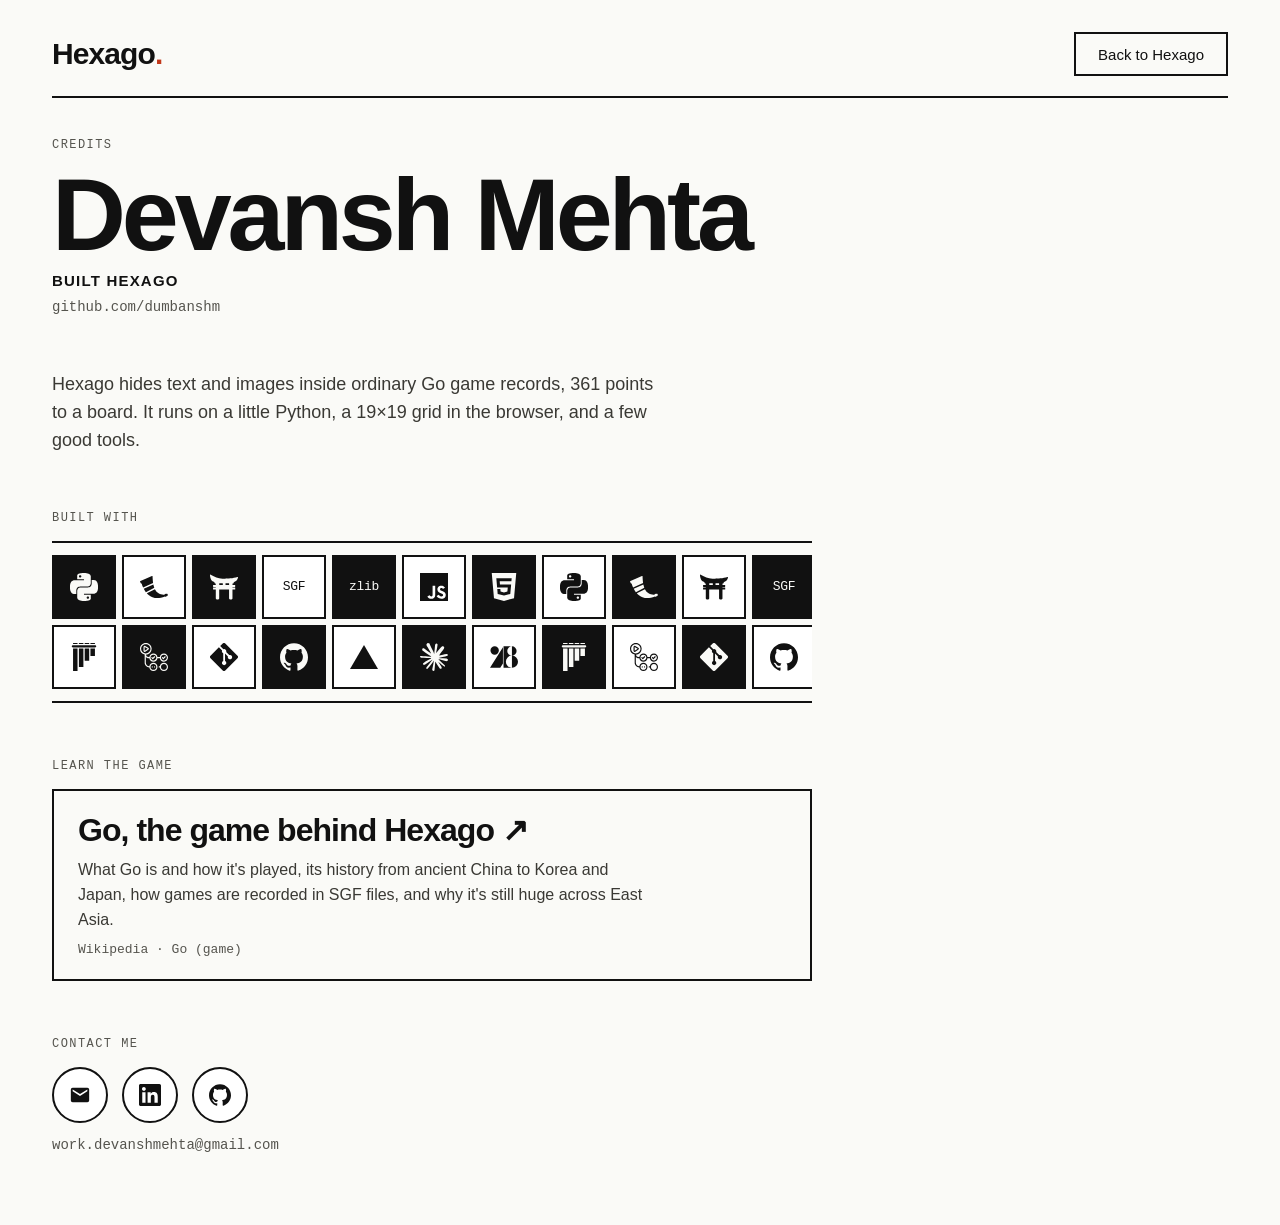
==== commit d88143fe: "Link a Go explainer from the credits page A "Learn the game" section points to Wikipedia's Go articl" ====
--- a/templates/credits.html
+++ b/templates/credits.html
@@ -4,6 +4,9 @@
     <meta charset="UTF-8">
     <meta name="viewport" content="width=device-width, initial-scale=1.0">
     <title>Credits · Hexago</title>
+    <link rel="icon" href="/favicon.ico" sizes="any">
+    <link rel="icon" href="/favicon.svg" type="image/svg+xml">
+    <link rel="apple-touch-icon" href="/apple-touch-icon.png">
     <link rel="stylesheet" href="/fonts/fonts.css">
     <style>
         /* Same tokens as index.html */
@@ -106,6 +109,22 @@
         .tile svg { width: 28px; height: 28px; fill: currentColor; }
         .tw-word { font: 500 13px var(--mono); letter-spacing: -0.02em; }
 
+        /* Further reading: one ruled block that inverts on hover */
+        .read {
+            display: flex;
+            flex-direction: column;
+            gap: 10px;
+            padding: 22px 24px;
+            border: 2px solid var(--ink);
+            text-decoration: none;
+            transition: background-color 0.12s, color 0.12s;
+        }
+        .read-title { font-size: clamp(24px, 3vw, 32px); font-weight: 900; letter-spacing: -0.03em; line-height: 1.1; }
+        .read-body { max-width: 36em; font-size: 16px; line-height: 1.55; color: var(--soft); }
+        .read-meta { font: 400 13px var(--mono); color: var(--muted); }
+        .read:hover { background: var(--ink); color: var(--paper); }
+        .read:hover .read-body, .read:hover .read-meta { color: var(--paper); }
+
         /* Contact: white stones that turn black on hover */
         .contact { display: flex; gap: 14px; flex-wrap: wrap; list-style: none; margin: 0; padding: 0; }
         .contact a {
@@ -159,6 +178,15 @@
             </section>
 
             <section>
+                <p class="label">Learn the game</p>
+                <a class="read" href="https://en.wikipedia.org/wiki/Go_(game)" target="_blank" rel="noopener noreferrer">
+                    <span class="read-title">Go, the game behind Hexago <span aria-hidden="true">↗</span></span>
+                    <span class="read-body">What Go is and how it's played, its history from ancient China to Korea and Japan, how games are recorded in SGF files, and why it's still huge across East Asia.</span>
+                    <span class="read-meta">Wikipedia · Go (game)</span>
+                </a>
+            </section>
+
+            <section>
                 <p class="label">Contact me</p>
                 <ul class="contact">
                     <li><a href="mailto:work.devanshmehta@gmail.com" aria-label="Email" title="Email"><svg viewBox="0 0 24 24"><path d="M20 4H4a2 2 0 00-2 2v12a2 2 0 002 2h16a2 2 0 002-2V6a2 2 0 00-2-2zm0 4l-8 5-8-5V6l8 5 8-5v2z"/></svg></a></li>
